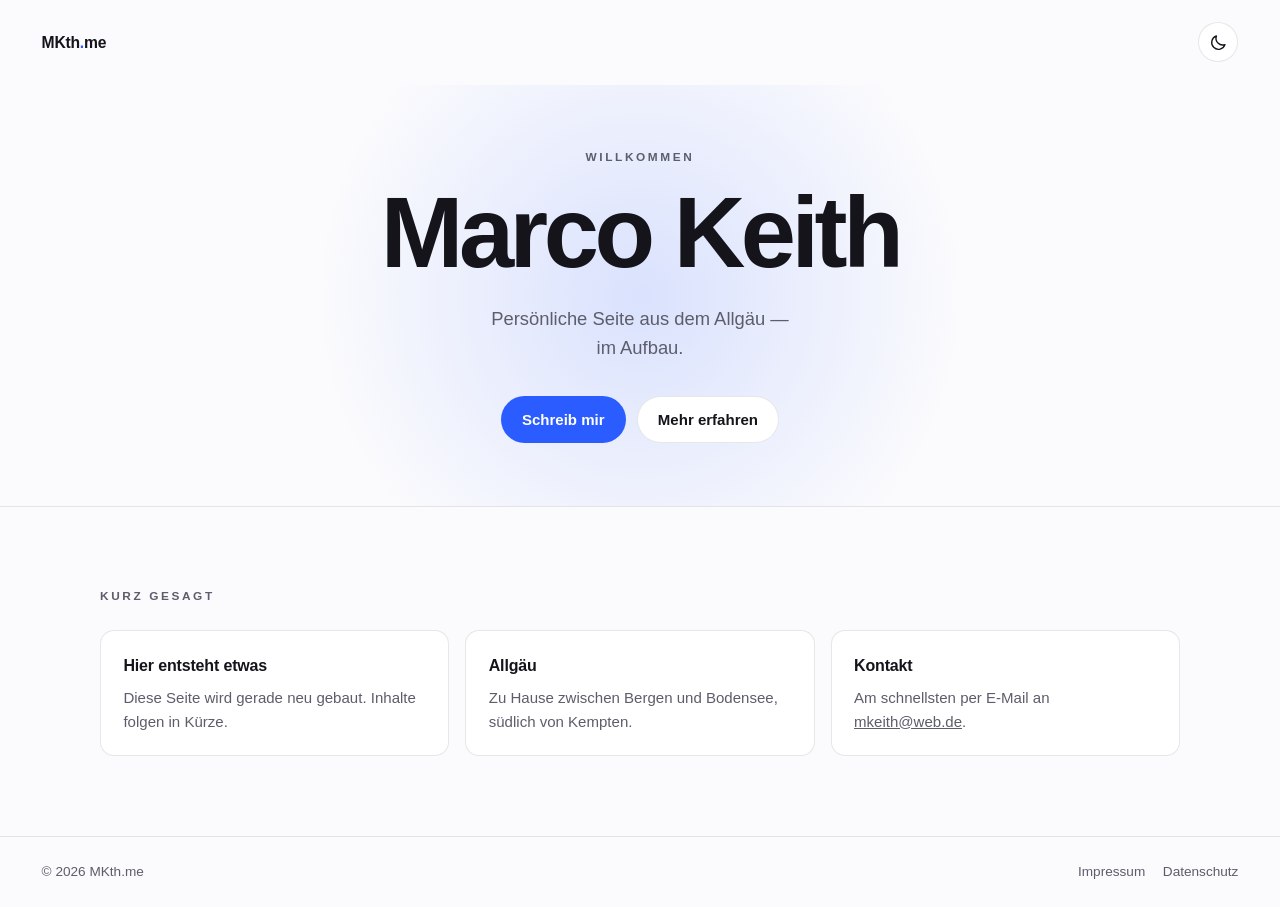
==== index.html @ bb40679a "Rebuild MKth.me welcome page" ====
<!DOCTYPE html>
<html lang="de" data-theme="auto">
<head>
  <meta charset="utf-8">
  <meta name="viewport" content="width=device-width, initial-scale=1">
  <title>MKth.me — Marco Keith</title>
  <meta name="description" content="Persönliche Website von Marco Keith aus dem Allgäu.">
  <meta name="color-scheme" content="light dark">
  <meta name="theme-color" content="#fbfbfd" media="(prefers-color-scheme: light)">
  <meta name="theme-color" content="#0a0a0c" media="(prefers-color-scheme: dark)">

  <meta property="og:type" content="website">
  <meta property="og:url" content="https://mkth.me/">
  <meta property="og:title" content="MKth.me — Marco Keith">
  <meta property="og:description" content="Persönliche Website von Marco Keith aus dem Allgäu.">
  <meta property="og:locale" content="de_DE">
  <meta name="twitter:card" content="summary">

  <link rel="icon" href="data:image/svg+xml,%3Csvg xmlns='http://www.w3.org/2000/svg' viewBox='0 0 64 64'%3E%3Crect width='64' height='64' rx='14' fill='%230a0a0c'/%3E%3Ctext x='32' y='43' font-family='-apple-system,Segoe UI,sans-serif' font-size='30' font-weight='600' fill='%23fbfbfd' text-anchor='middle'%3Emk%3C/text%3E%3C/svg%3E">
  <link rel="stylesheet" href="style.css">

  <!-- Prevents a flash of the wrong theme: runs before first paint. -->
  <script>
    (function () {
      try {
        var stored = localStorage.getItem('theme');
        if (stored === 'light' || stored === 'dark') {
          document.documentElement.dataset.theme = stored;
        }
      } catch (e) { /* storage blocked — keep auto */ }
    })();
  </script>
</head>
<body>
  <a class="skip-link" href="#main">Zum Inhalt springen</a>

  <header class="site-header">
    <a class="wordmark" href="/" aria-label="MKth.me — Startseite">MKth<span class="wordmark-dot">.</span>me</a>
    <button class="theme-toggle" type="button" id="theme-toggle" aria-label="Farbschema wechseln" title="Farbschema wechseln">
      <svg class="icon icon-sun" viewBox="0 0 24 24" aria-hidden="true" focusable="false">
        <circle cx="12" cy="12" r="4.2"></circle>
        <path d="M12 2.6v2.2M12 19.2v2.2M4.6 12H2.4M21.6 12h-2.2M6.7 6.7 5.2 5.2M18.8 18.8l-1.5-1.5M17.3 6.7l1.5-1.5M5.2 18.8l1.5-1.5"></path>
      </svg>
      <svg class="icon icon-moon" viewBox="0 0 24 24" aria-hidden="true" focusable="false">
        <path d="M20.2 14.6A8.4 8.4 0 0 1 9.4 3.8a8.6 8.6 0 1 0 10.8 10.8Z"></path>
      </svg>
    </button>
  </header>

  <main id="main" class="stage">
    <div class="stage-inner">
      <p class="overline">Willkommen</p>
      <h1 class="display">Marco&nbsp;Keith</h1>
      <p class="lede">
        Persönliche Seite aus dem Allgäu — im Aufbau.
      </p>
      <div class="actions">
        <a class="btn btn-primary" href="mailto:mkeith@web.de">Schreib mir</a>
        <a class="btn" href="#mehr">Mehr erfahren</a>
      </div>
    </div>

    <div class="glow" aria-hidden="true"></div>
  </main>

  <section class="more" id="mehr" aria-labelledby="mehr-title">
    <h2 id="mehr-title" class="more-title">Kurz gesagt</h2>
    <div class="cards">
      <article class="card">
        <h3>Hier entsteht etwas</h3>
        <p>Diese Seite wird gerade neu gebaut. Inhalte folgen in Kürze.</p>
      </article>
      <article class="card">
        <h3>Allgäu</h3>
        <p>Zu Hause zwischen Bergen und Bodensee, südlich von Kempten.</p>
      </article>
      <article class="card">
        <h3>Kontakt</h3>
        <p>Am schnellsten per E-Mail an <a href="mailto:mkeith@web.de">mkeith@web.de</a>.</p>
      </article>
    </div>
  </section>

  <footer class="site-footer">
    <p>&copy; <span id="year">2026</span> MKth.me</p>
    <nav aria-label="Rechtliches">
      <a href="legal.html#impressum">Impressum</a>
      <a href="legal.html#datenschutz">Datenschutz</a>
    </nav>
  </footer>

  <script src="app.js" defer></script>
</body>
</html>
---- style.css ----
/* MKth.me — tokens, then layout.
   Theme comes from <html data-theme="auto|light|dark">. */

:root {
  --font-sans: -apple-system, BlinkMacSystemFont, "Segoe UI", Inter, Roboto,
    "Helvetica Neue", Arial, sans-serif;
  --measure: 62ch;
  --radius: 14px;
  --dur: 220ms;
  --ease: cubic-bezier(0.2, 0.7, 0.3, 1);
}

/* Light (default) */
:root,
:root[data-theme="light"] {
  --bg: #fbfbfd;
  --bg-elevated: #ffffff;
  --fg: #14141a;
  --fg-muted: #5d5d6b;
  --line: rgba(20, 20, 26, 0.1);
  --accent: #2b5cff;
  --accent-fg: #ffffff;
  --glow-rgb: 43, 92, 255;
  --glow-strength: 0.16;
  --shadow: 0 1px 2px rgba(20, 20, 26, 0.06), 0 12px 32px rgba(20, 20, 26, 0.06);
}

/* Dark — explicit switch or system preference */
:root[data-theme="dark"] {
  --bg: #0a0a0c;
  --bg-elevated: #141419;
  --fg: #f4f4f7;
  --fg-muted: #9a9aa8;
  --line: rgba(244, 244, 247, 0.12);
  --accent: #7d9bff;
  --accent-fg: #0a0a0c;
  --glow-rgb: 125, 155, 255;
  --glow-strength: 0.2;
  --shadow: 0 1px 2px rgba(0, 0, 0, 0.4), 0 16px 40px rgba(0, 0, 0, 0.35);
}

@media (prefers-color-scheme: dark) {
  :root[data-theme="auto"] {
    --bg: #0a0a0c;
    --bg-elevated: #141419;
    --fg: #f4f4f7;
    --fg-muted: #9a9aa8;
    --line: rgba(244, 244, 247, 0.12);
    --accent: #7d9bff;
    --accent-fg: #0a0a0c;
    --glow-rgb: 125, 155, 255;
    --glow-strength: 0.2;
    --shadow: 0 1px 2px rgba(0, 0, 0, 0.4), 0 16px 40px rgba(0, 0, 0, 0.35);
  }
}

*,
*::before,
*::after { box-sizing: border-box; }

html { -webkit-text-size-adjust: 100%; }

body {
  margin: 0;
  min-height: 100svh;
  display: flex;
  flex-direction: column;
  background: var(--bg);
  color: var(--fg);
  font-family: var(--font-sans);
  font-size: 17px;
  line-height: 1.6;
  -webkit-font-smoothing: antialiased;
  text-rendering: optimizeLegibility;
  transition: background-color var(--dur) var(--ease), color var(--dur) var(--ease);
}

a { color: inherit; }

:focus-visible {
  outline: 2px solid var(--accent);
  outline-offset: 3px;
  border-radius: 6px;
}

.skip-link {
  position: absolute;
  left: -9999px;
  top: 0;
  padding: 0.6rem 1rem;
  background: var(--accent);
  color: var(--accent-fg);
  border-radius: 0 0 var(--radius) 0;
  z-index: 10;
}
.skip-link:focus { left: 0; }

/* ---------- header ---------- */

.site-header {
  display: flex;
  align-items: center;
  justify-content: space-between;
  gap: 1rem;
  padding: 1.4rem clamp(1.1rem, 4vw, 2.6rem);
}

.wordmark {
  font-size: 0.98rem;
  font-weight: 650;
  letter-spacing: -0.015em;
  text-decoration: none;
  color: var(--fg);
}
.wordmark-dot { color: var(--accent); }

.theme-toggle {
  display: inline-flex;
  align-items: center;
  justify-content: center;
  width: 40px;
  height: 40px;
  padding: 0;
  border: 1px solid var(--line);
  border-radius: 999px;
  background: var(--bg-elevated);
  color: var(--fg);
  cursor: pointer;
  transition: border-color var(--dur) var(--ease), transform var(--dur) var(--ease),
    background-color var(--dur) var(--ease);
}
.theme-toggle:hover { border-color: var(--accent); transform: translateY(-1px); }
.theme-toggle:active { transform: translateY(0); }

.icon {
  width: 19px;
  height: 19px;
  fill: none;
  stroke: currentColor;
  stroke-width: 1.7;
  stroke-linecap: round;
  stroke-linejoin: round;
}
/* Show moon when light (click → dark); sun when dark. */
.icon-sun { display: none; }
:root[data-theme="dark"] .icon-sun { display: block; }
:root[data-theme="dark"] .icon-moon { display: none; }

@media (prefers-color-scheme: dark) {
  :root[data-theme="auto"] .icon-sun { display: block; }
  :root[data-theme="auto"] .icon-moon { display: none; }
}

/* ---------- hero ---------- */

.stage {
  position: relative;
  flex: 1 1 auto;
  display: grid;
  place-items: center;
  padding: clamp(2rem, 7vh, 5rem) clamp(1.1rem, 5vw, 3rem);
  overflow: hidden;
}

.stage-inner {
  position: relative;
  z-index: 1;
  max-width: var(--measure);
  text-align: center;
  animation: rise 620ms var(--ease) both;
}

.overline {
  margin: 0 0 1.1rem;
  font-size: 0.74rem;
  font-weight: 600;
  letter-spacing: 0.22em;
  text-transform: uppercase;
  color: var(--fg-muted);
}

.display {
  margin: 0;
  font-size: clamp(2.7rem, 11vw, 6.2rem);
  font-weight: 680;
  line-height: 0.98;
  letter-spacing: -0.045em;
  text-wrap: balance;
}

.lede {
  max-width: 34ch;
  margin: 1.4rem auto 0;
  font-size: clamp(1rem, 2.2vw, 1.15rem);
  color: var(--fg-muted);
  text-wrap: pretty;
}

.actions {
  display: flex;
  flex-wrap: wrap;
  gap: 0.7rem;
  justify-content: center;
  margin-top: 2.1rem;
}

.btn {
  display: inline-flex;
  align-items: center;
  justify-content: center;
  min-height: 44px;
  padding: 0.65rem 1.25rem;
  border: 1px solid var(--line);
  border-radius: 999px;
  background: var(--bg-elevated);
  color: var(--fg);
  font-size: 0.94rem;
  font-weight: 550;
  text-decoration: none;
  transition: transform var(--dur) var(--ease), border-color var(--dur) var(--ease),
    background-color var(--dur) var(--ease), box-shadow var(--dur) var(--ease);
}
.btn:hover { transform: translateY(-2px); border-color: var(--accent); box-shadow: var(--shadow); }
.btn:active { transform: translateY(0); }

.btn-primary {
  background: var(--accent);
  border-color: transparent;
  color: var(--accent-fg);
}
.btn-primary:hover { border-color: transparent; }

.glow {
  position: absolute;
  left: 50%;
  top: 50%;
  width: min(900px, 128vw);
  aspect-ratio: 1;
  transform: translate(-50%, -50%);
  /* Fade to the same colour at zero alpha — fading to `transparent`
     would interpolate through black and grey out the halo. */
  background: radial-gradient(
    circle closest-side,
    rgba(var(--glow-rgb), var(--glow-strength)),
    rgba(var(--glow-rgb), 0) 72%
  );
  pointer-events: none;
}

/* ---------- section ---------- */

.more {
  padding: clamp(2.5rem, 7vw, 5rem) clamp(1.1rem, 5vw, 3rem);
  border-top: 1px solid var(--line);
}

.more-title {
  max-width: 1080px;
  margin: 0 auto 1.5rem;
  font-size: 0.74rem;
  font-weight: 600;
  letter-spacing: 0.22em;
  text-transform: uppercase;
  color: var(--fg-muted);
}

.cards {
  display: grid;
  grid-template-columns: repeat(auto-fit, minmax(230px, 1fr));
  gap: 1rem;
  max-width: 1080px;
  margin: 0 auto;
}

.card {
  padding: 1.35rem 1.4rem;
  border: 1px solid var(--line);
  border-radius: var(--radius);
  background: var(--bg-elevated);
  transition: border-color var(--dur) var(--ease), transform var(--dur) var(--ease);
}
.card:hover { border-color: var(--accent); transform: translateY(-2px); }

.card h3 {
  margin: 0 0 0.45rem;
  font-size: 1rem;
  font-weight: 620;
  letter-spacing: -0.01em;
}

.card p {
  margin: 0;
  font-size: 0.94rem;
  color: var(--fg-muted);
}

/* ---------- footer ---------- */

.site-footer {
  display: flex;
  flex-wrap: wrap;
  align-items: center;
  justify-content: space-between;
  gap: 0.6rem 1.2rem;
  padding: 1.5rem clamp(1.1rem, 4vw, 2.6rem);
  border-top: 1px solid var(--line);
  font-size: 0.85rem;
  color: var(--fg-muted);
}

.site-footer p { margin: 0; }

.site-footer nav {
  display: flex;
  gap: 1.1rem;
}

.site-footer a {
  text-decoration: none;
  transition: color var(--dur) var(--ease);
}
.site-footer a:hover { color: var(--fg); text-decoration: underline; }

@keyframes rise {
  from { opacity: 0; transform: translateY(14px); }
  to { opacity: 1; transform: none; }
}

@media (prefers-reduced-motion: reduce) {
  *,
  *::before,
  *::after {
    animation-duration: 0.01ms !important;
    animation-iteration-count: 1 !important;
    transition-duration: 0.01ms !important;
  }
}

/* ---------- legal page ---------- */

.legal {
  max-width: 68ch;
  margin: 0 auto;
  padding: clamp(2rem, 6vw, 4rem) clamp(1.1rem, 5vw, 3rem) 4rem;
}
.legal h1 { font-size: clamp(1.9rem, 5vw, 2.6rem); letter-spacing: -0.03em; margin: 0 0 1.6rem; }
.legal h2 { font-size: 1.15rem; margin: 2.4rem 0 0.6rem; letter-spacing: -0.01em; }
.legal p, .legal li { color: var(--fg-muted); }
.legal .todo {
  border-left: 3px solid var(--accent);
  padding: 0.3rem 0 0.3rem 0.9rem;
  color: var(--fg-muted);
  font-style: italic;
}
.legal a { color: var(--accent); }
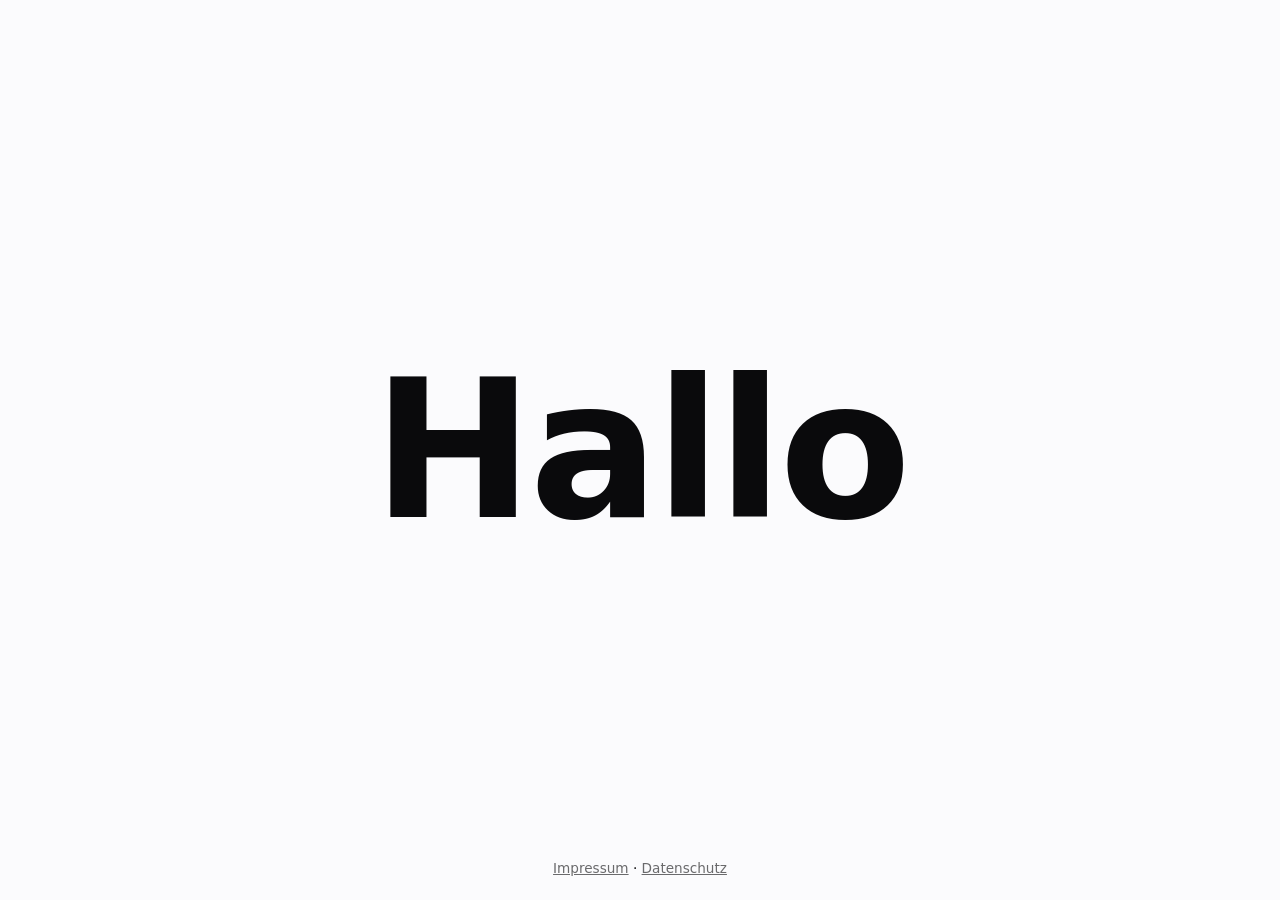
==== commit 1342c71e: "Reduce homepage to centered hello" ====
--- a/index.html
+++ b/index.html
@@ -1,94 +1,33 @@
 <!DOCTYPE html>
-<html lang="de" data-theme="auto">
+<html lang="de">
 <head>
   <meta charset="utf-8">
   <meta name="viewport" content="width=device-width, initial-scale=1">
-  <title>MKth.me — Marco Keith</title>
-  <meta name="description" content="Persönliche Website von Marco Keith aus dem Allgäu.">
-  <meta name="color-scheme" content="light dark">
-  <meta name="theme-color" content="#fbfbfd" media="(prefers-color-scheme: light)">
-  <meta name="theme-color" content="#0a0a0c" media="(prefers-color-scheme: dark)">
-
-  <meta property="og:type" content="website">
-  <meta property="og:url" content="https://mkth.me/">
-  <meta property="og:title" content="MKth.me — Marco Keith">
-  <meta property="og:description" content="Persönliche Website von Marco Keith aus dem Allgäu.">
-  <meta property="og:locale" content="de_DE">
-  <meta name="twitter:card" content="summary">
-
+  <title>Hallo — MKth.me</title>
+  <meta name="description" content="MKth.me">
   <link rel="icon" href="data:image/svg+xml,%3Csvg xmlns='http://www.w3.org/2000/svg' viewBox='0 0 64 64'%3E%3Crect width='64' height='64' rx='14' fill='%230a0a0c'/%3E%3Ctext x='32' y='43' font-family='-apple-system,Segoe UI,sans-serif' font-size='30' font-weight='600' fill='%23fbfbfd' text-anchor='middle'%3Emk%3C/text%3E%3C/svg%3E">
-  <link rel="stylesheet" href="style.css">
-
-  <!-- Prevents a flash of the wrong theme: runs before first paint. -->
-  <script>
-    (function () {
-      try {
-        var stored = localStorage.getItem('theme');
-        if (stored === 'light' || stored === 'dark') {
-          document.documentElement.dataset.theme = stored;
-        }
-      } catch (e) { /* storage blocked — keep auto */ }
-    })();
-  </script>
+  <style>
+    html, body { height: 100%; margin: 0; }
+    body {
+      min-height: 100vh;
+      display: flex;
+      flex-direction: column;
+      align-items: center;
+      justify-content: center;
+      font-family: -apple-system, "Segoe UI", system-ui, sans-serif;
+      background: #fbfbfd;
+      color: #0a0a0c;
+    }
+    h1 { font-size: clamp(4rem, 16vw, 12rem); margin: 0; font-weight: 700; letter-spacing: -0.02em; }
+    footer { position: fixed; bottom: 1.5rem; font-size: 0.85rem; }
+    footer a { color: inherit; opacity: 0.6; }
+    @media (prefers-color-scheme: dark) {
+      body { background: #0a0a0c; color: #fbfbfd; }
+    }
+  </style>
 </head>
 <body>
-  <a class="skip-link" href="#main">Zum Inhalt springen</a>
-
-  <header class="site-header">
-    <a class="wordmark" href="/" aria-label="MKth.me — Startseite">MKth<span class="wordmark-dot">.</span>me</a>
-    <button class="theme-toggle" type="button" id="theme-toggle" aria-label="Farbschema wechseln" title="Farbschema wechseln">
-      <svg class="icon icon-sun" viewBox="0 0 24 24" aria-hidden="true" focusable="false">
-        <circle cx="12" cy="12" r="4.2"></circle>
-        <path d="M12 2.6v2.2M12 19.2v2.2M4.6 12H2.4M21.6 12h-2.2M6.7 6.7 5.2 5.2M18.8 18.8l-1.5-1.5M17.3 6.7l1.5-1.5M5.2 18.8l1.5-1.5"></path>
-      </svg>
-      <svg class="icon icon-moon" viewBox="0 0 24 24" aria-hidden="true" focusable="false">
-        <path d="M20.2 14.6A8.4 8.4 0 0 1 9.4 3.8a8.6 8.6 0 1 0 10.8 10.8Z"></path>
-      </svg>
-    </button>
-  </header>
-
-  <main id="main" class="stage">
-    <div class="stage-inner">
-      <p class="overline">Willkommen</p>
-      <h1 class="display">Marco&nbsp;Keith</h1>
-      <p class="lede">
-        Persönliche Seite aus dem Allgäu — im Aufbau.
-      </p>
-      <div class="actions">
-        <a class="btn btn-primary" href="mailto:mkeith@web.de">Schreib mir</a>
-        <a class="btn" href="#mehr">Mehr erfahren</a>
-      </div>
-    </div>
-
-    <div class="glow" aria-hidden="true"></div>
-  </main>
-
-  <section class="more" id="mehr" aria-labelledby="mehr-title">
-    <h2 id="mehr-title" class="more-title">Kurz gesagt</h2>
-    <div class="cards">
-      <article class="card">
-        <h3>Hier entsteht etwas</h3>
-        <p>Diese Seite wird gerade neu gebaut. Inhalte folgen in Kürze.</p>
-      </article>
-      <article class="card">
-        <h3>Allgäu</h3>
-        <p>Zu Hause zwischen Bergen und Bodensee, südlich von Kempten.</p>
-      </article>
-      <article class="card">
-        <h3>Kontakt</h3>
-        <p>Am schnellsten per E-Mail an <a href="mailto:mkeith@web.de">mkeith@web.de</a>.</p>
-      </article>
-    </div>
-  </section>
-
-  <footer class="site-footer">
-    <p>&copy; <span id="year">2026</span> MKth.me</p>
-    <nav aria-label="Rechtliches">
-      <a href="legal.html#impressum">Impressum</a>
-      <a href="legal.html#datenschutz">Datenschutz</a>
-    </nav>
-  </footer>
-
-  <script src="app.js" defer></script>
+  <h1>Hallo</h1>
+  <footer><a href="legal.html#impressum">Impressum</a> · <a href="legal.html#datenschutz">Datenschutz</a></footer>
 </body>
 </html>
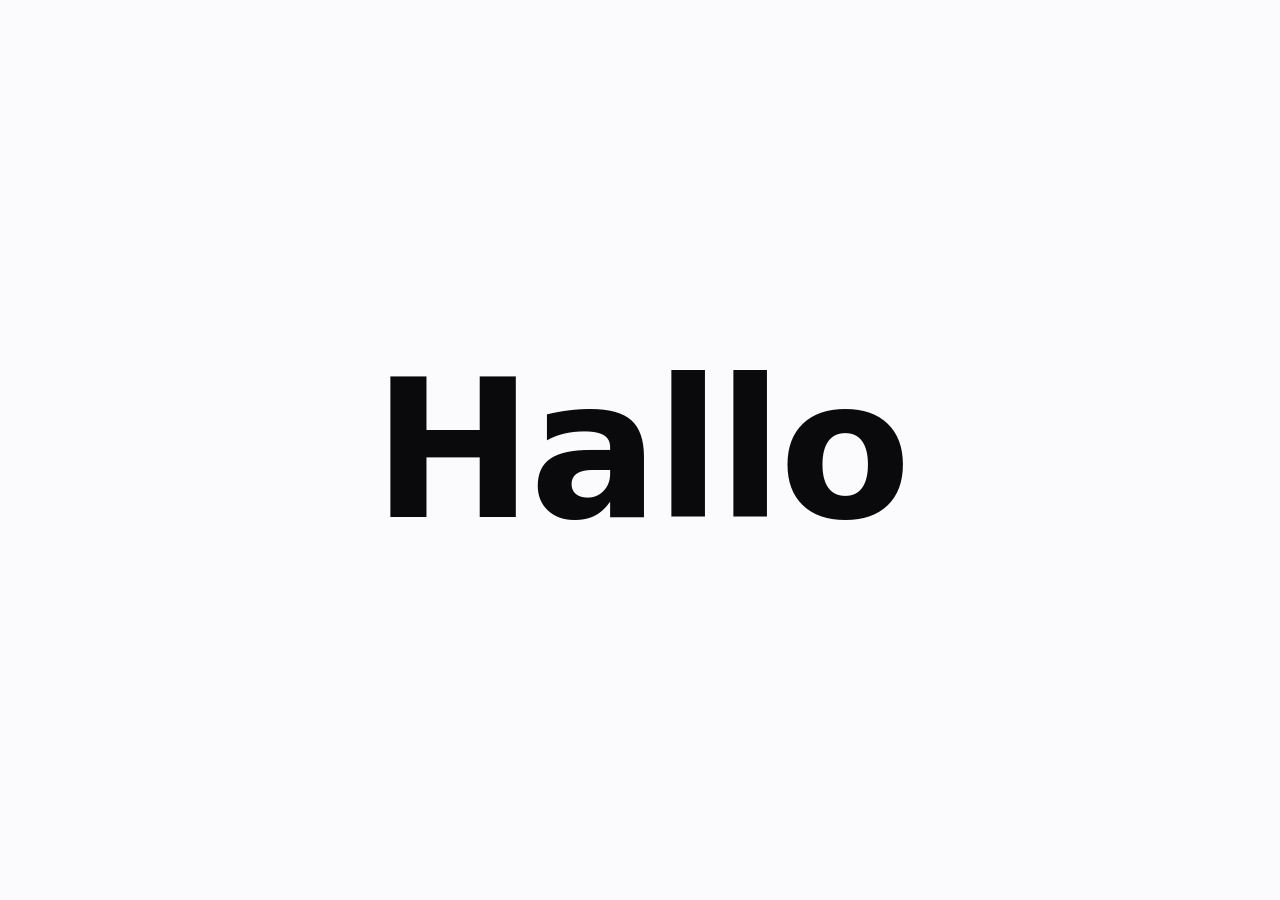
==== commit cc2e37d5: "Impressum und Datenschutz offline nehmen, Startseite bereinigen" ====
--- a/index.html
+++ b/index.html
@@ -19,8 +19,6 @@
       color: #0a0a0c;
     }
     h1 { font-size: clamp(4rem, 16vw, 12rem); margin: 0; font-weight: 700; letter-spacing: -0.02em; }
-    footer { position: fixed; bottom: 1.5rem; font-size: 0.85rem; }
-    footer a { color: inherit; opacity: 0.6; }
     @media (prefers-color-scheme: dark) {
       body { background: #0a0a0c; color: #fbfbfd; }
     }
@@ -28,6 +26,5 @@
 </head>
 <body>
   <h1>Hallo</h1>
-  <footer><a href="legal.html#impressum">Impressum</a> · <a href="legal.html#datenschutz">Datenschutz</a></footer>
 </body>
 </html>
